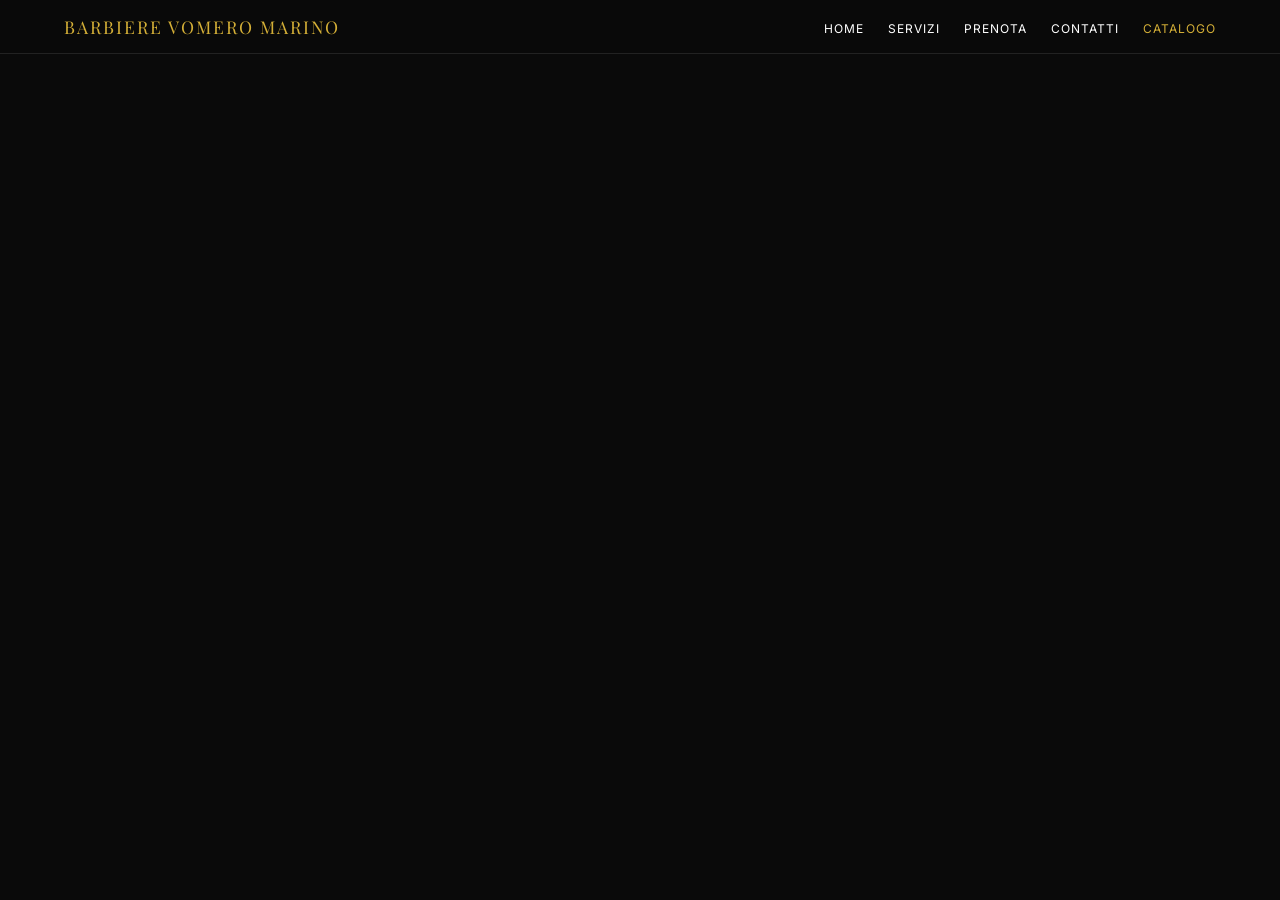
==== catalogo.html @ 9fca4926 "Update image sources to use direct URLs" ====
<!DOCTYPE html>
<html lang="it">
<head>
    <meta charset="UTF-8">
    <meta name="viewport" content="width=device-width, initial-scale=1.0">
    <title>Catalogo | Barbiere Vomero Marino</title>
    
    <link href="https://fonts.googleapis.com/css2?family=Playfair+Display:wght@700&family=Inter:wght@300;400;600&display=swap" rel="stylesheet">
    <link rel="stylesheet" href="style.css">
    <link href="https://unpkg.com/aos@2.3.1/dist/aos.css" rel="stylesheet">

    <style>
/* Questo codice rende la mappa di Google scura e coordinata col sito */
.map-container iframe {
    width: 100%;
    height: 100%;
    border: 0;
    filter: grayscale(1) invert(92%) contrast(83%); /* Effetto Dark Mode */
    border: 1px solid #222;
}

        .contact-grid {
            display: grid;
            grid-template-columns: 1fr 1fr;
            gap: 40px;
            margin-top: 40px;
        }

        .contact-info {
            text-align: left;
        }

        .info-card {
            background: var(--grigio);
            padding: 30px;
            border: 1px solid #222;
            margin-bottom: 20px;
            transition: 0.3s;
        }

        .info-card:hover {
            border-color: var(--oro);
        }

        .info-card h3 {
            color: var(--oro);
            font-size: 0.8rem;
            text-transform: uppercase;
            letter-spacing: 2px;
            margin-bottom: 15px;
        }

        .info-card p, .info-card a {
            color: white;
            text-decoration: none;
            font-size: 1.1rem;
            margin: 0;
            display: block;
        }

        .map-container {
            border: 1px solid #222;
            height: 100%;
            min-height: 400px;
        }

        iframe {
            width: 100%;
            height: 100%;
            border: 0;
            filter: grayscale(1) invert(1) contrast(1.2); /* Mappa scura per matchare il sito */
        }

        .social-links {
            margin-top: 20px;
            display: flex;
            gap: 15px;
        }

        .social-btn {
            background: #222;
            color: white;
            padding: 10px 20px;
            text-decoration: none;
            font-size: 0.8rem;
            text-transform: uppercase;
            transition: 0.3s;
        }

        .social-btn:hover {
            background: var(--oro);
            color: black;
        }

        @media (max-width: 850px) {
            .contact-grid {
                grid-template-columns: 1fr;
            }
            .map-container {
                height: 300px;
            }
        }
    </style>
</head>
<body>
    <header>
    <a href="index.html" class="logo">Barbiere Vomero <span style="font-weight:300">MARINO</span></a>
    <nav>
        <a href="index.html">Home</a>
        <a href="servizi.html">Servizi</a>
        <a href="prenota.html">Prenota</a>
        <a href="contatti.html">Contatti</a>
        <a href="catalogo.html" style="color:var(--oro)">Catalogo</a>
    </nav>
</header>
    <section class="tagli">
    <div class="cut">
        <div class="product-card" data-aos="fade-up">
            <div class="product-image">
                <img src="https://raw.githubusercontent.com/juggsxr/barbieremarinovomero/main/envy.jpeg" alt="Taglio professionale ad Envy">
            </div>
            <div class="product-info">
                <span class="price">€ 20,00</span>
            </div>
        </div>

        <div class="product-card" data-aos="fade-up" data-aos-delay="100">
            <div class="product-image">
                <img src="https://raw.githubusercontent.com/juggsxr/barbieremarinovomero/main/jlord.jpeg" alt="Taglio professionale a JLord">
            </div>
            <div class="product-info">
                <span class="price">€ 20,00</span>
            </div>
        </div>
    </div>
</section>
</body>
---- style.css ----
/* VARIABILI E RESET */
:root { 
    --oro: #d4af37; 
    --nero: #0a0a0a; 
    --grigio-card: #141414; 
    --testo: #ffffff; 
    --testo-opaco: #a0a0a0; 
}
* { 
    box-sizing: border-box; 
    scroll-behavior: smooth; 
}

body { 
    background: var(--nero); 
    color: var(--testo); 
    font-family: 'Inter', sans-serif; 
    margin: 0; 
    overflow-x: hidden; 
    padding-top: 70px; /* Spazio per l'header fisso */ 
}

/* HEADER FISSO */
header { 
    display: flex; 
    justify-content: space-between; 
    align-items: center; 
    padding: 15px 5%; 
    position: fixed; 
    width: 100%; 
    top: 0; 
    background: rgba(10, 10, 10, 0.98); 
    z-index: 1000; 
    border-bottom: 1px solid #222; 
}

.logo { 
    font-family: 'Playfair Display', serif; 
    color: var(--oro); 
    text-transform: uppercase; 
    letter-spacing: 2px; 
    text-decoration: none; 
    font-size: 1.1rem; 
}

nav a { 
    color: white; 
    text-decoration: none; 
    margin-left: 20px; 
    font-size: 12px; 
    text-transform: uppercase; 
    transition: 0.3s; 
    letter-spacing: 1px; 
}

nav a:hover { 
    color: var(--oro); 
}

/* SEZIONI E TITOLI */
section { 
    padding: 100px 10%; 
    text-align: center; 
}

h2 { 
    font-family: 'Playfair Display', serif; 
    font-size: clamp(2rem, 5vw, 3.5rem); 
    margin-bottom: 40px; 
}

.sub { 
    color: var(--oro); 
    text-transform: uppercase; 
    letter-spacing: 3px; 
    font-size: 0.8rem; 
    margin-bottom: 10px; 
    display: block;
}

/* HERO SECTION */
.hero { 
    height: 90vh; 
    display: flex; 
    flex-direction: column; 
    justify-content: center; 
    align-items: center; 
    margin-top: -70px; 
    text-align: center;
}

.hero h1 { 
    font-family: 'Playfair Display', serif; 
    font-size: clamp(2.5rem, 8vw, 5rem); 
    line-height: 1.1; 
    margin: 20px 0; 
}

/* BOTTONI */
.btn { 
    background: var(--oro); 
    color: black; 
    padding: 18px 45px; 
    text-decoration: none; 
    font-weight: bold; 
    transition: 0.4s; 
    display: inline-block; 
    margin-top: 20px; 
    text-transform: uppercase;
    font-size: 0.9rem;
    border: 1px solid var(--oro);
}

.btn:hover { 
    background: transparent; 
    color: var(--oro); 
    transform: scale(1.05); 
}

/* SERVIZI - LISTINO */
.service-list { 
    max-width: 800px; 
    margin: 0 auto; 
}

.service-item { 
    display: flex; 
    justify-content: space-between; 
    align-items: center; 
    padding: 20px 0; 
    border-bottom: 1px solid #222; 
    text-align: left;
}

.price { 
    color: var(--oro); 
    font-weight: bold; 
    font-size: 1.3rem; 
    margin-left: 20px;
}

/* GRID TESTIMONIANZE E PERCHÉ SCEGLIERCI */
.grid-container {
    display: grid;
    grid-template-columns: repeat(auto-fit, minmax(280px, 1fr));
    gap: 25px;
    margin-top: 40px;
}

.card {
    background: var(--grigio-card);
    padding: 35px;
    border: 1px solid #222;
    text-align: left;
    transition: 0.3s;
}

.card:hover {
    border-color: var(--oro);
}

.card h3 {
    font-family: 'Playfair Display', serif;
    margin-top: 0;
}

.stars {
    color: var(--oro);
    margin-bottom: 15px;
}

/* SHOP */
.shop-grid { 
    display: grid; 
    grid-template-columns: repeat(auto-fit, minmax(250px, 1fr)); 
    gap: 30px; 
}

.product-card { 
    background: var(--grigio-card); 
    padding: 20px; 
    border: 1px solid #222; 
}

.product-card img { 
    width: 100%; 
    height: 250px; 
    object-fit: cover; 
    margin-bottom: 15px;
}

/* CONTATTI - LAYOUT A DUE COLONNE */
.contact-container {
    display: grid;
    grid-template-columns: 1fr 1fr;
    gap: 50px;
    text-align: left;
}

.info-item {
    background: var(--grigio-card);
    padding: 20px;
    margin-bottom: 15px;
    border-left: 3px solid var(--oro);
}

/* FOOTER */
footer { 
    padding: 60px 10%; 
    border-top: 1px solid #222; 
    font-size: 0.8rem; 
    color: var(--testo-opaco); 
    background: #050505; 
}

.footer-content {
    display: flex;
    justify-content: space-between;
    align-items: center;
}

/* RESPONSIVE PER CELLULARI */
@media (max-width: 768px) {
    header { padding: 15px 20px; }
    nav a { margin-left: 10px; font-size: 10px; }
    section { padding: 60px 5%; }
    .contact-container { grid-template-columns: 1fr; }
    .footer-content { flex-direction: column; gap: 20px; text-align: center; }
}
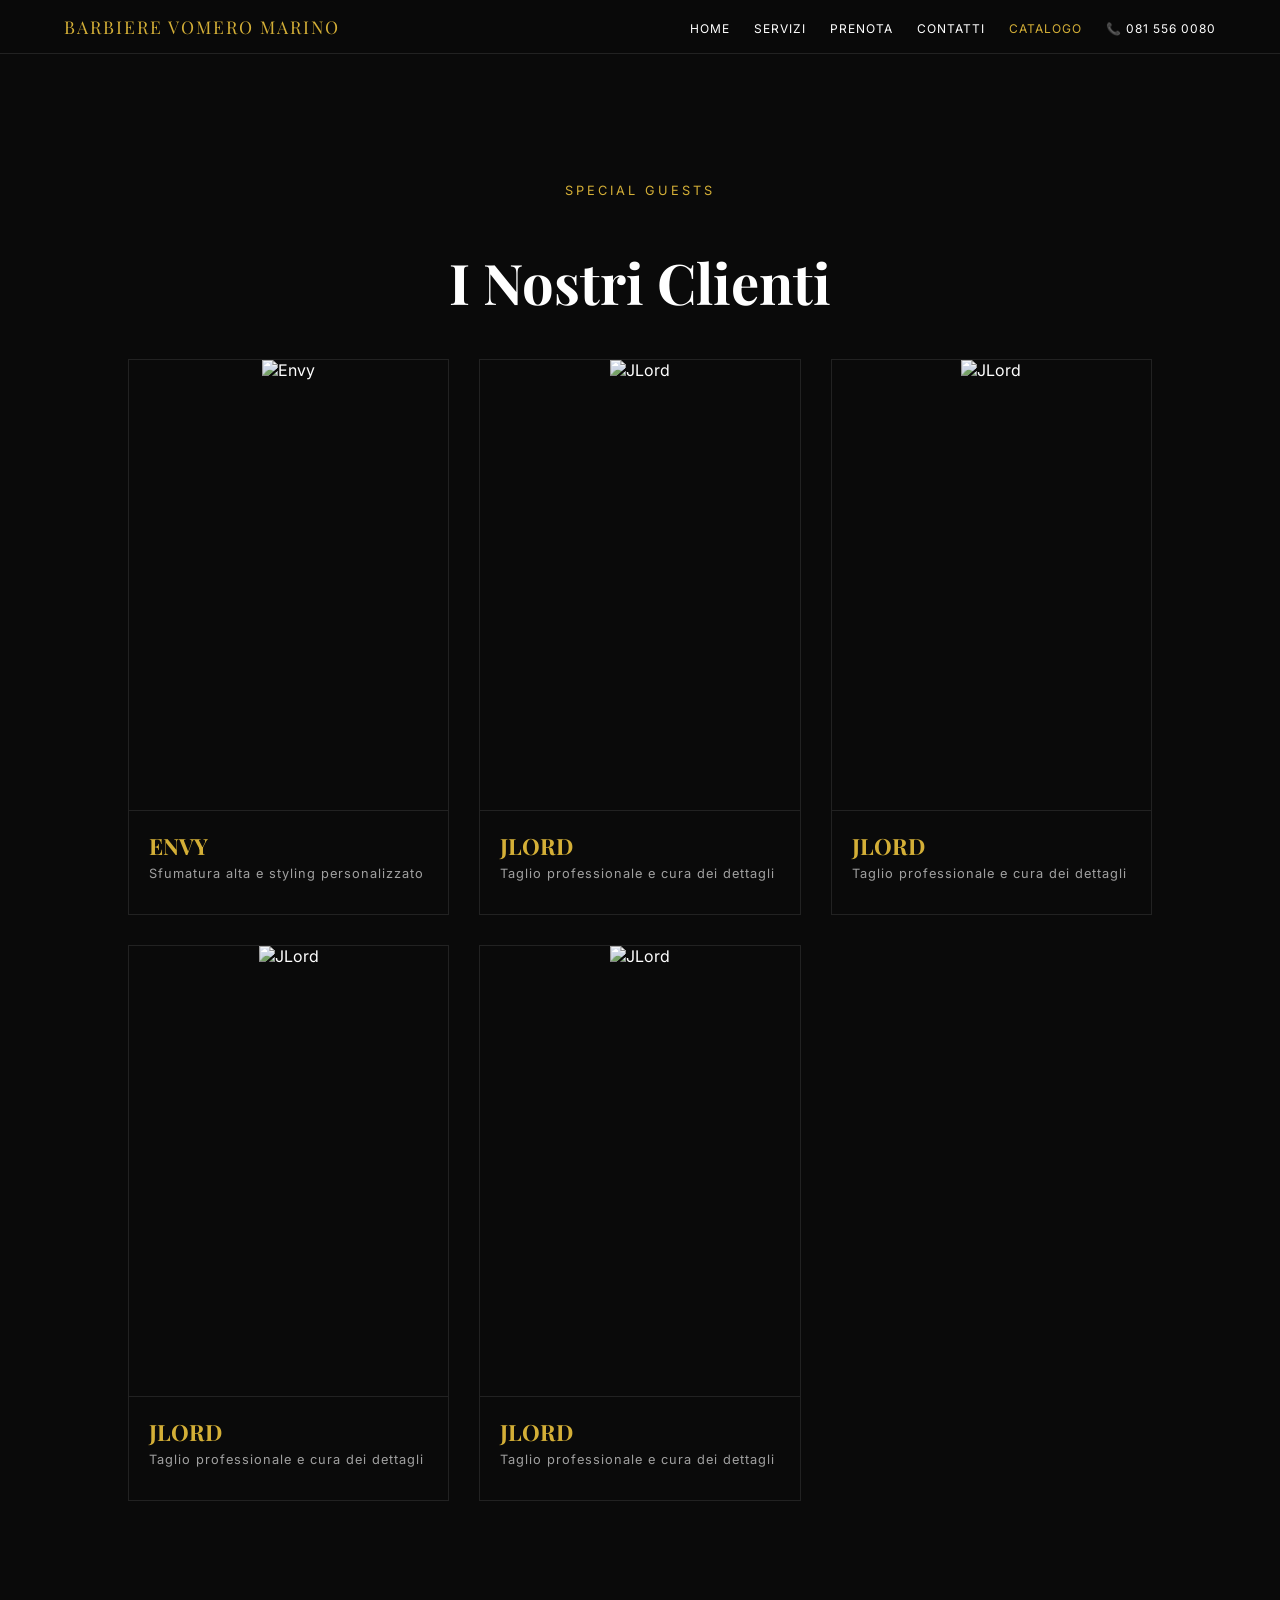
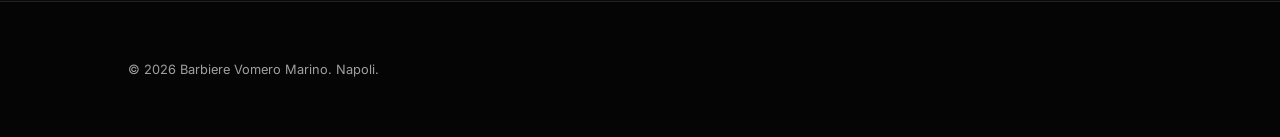
==== commit b625f90c: "Update catalogo.html" ====
--- a/catalogo.html
+++ b/catalogo.html
@@ -3,107 +3,79 @@
 <head>
     <meta charset="UTF-8">
     <meta name="viewport" content="width=device-width, initial-scale=1.0">
-    <title>Catalogo | Barbiere Vomero Marino</title>
+    <title>Catalogo Clienti | Barbiere Vomero Marino</title>
     
     <link href="https://fonts.googleapis.com/css2?family=Playfair+Display:wght@700&family=Inter:wght@300;400;600&display=swap" rel="stylesheet">
     <link rel="stylesheet" href="style.css">
     <link href="https://unpkg.com/aos@2.3.1/dist/aos.css" rel="stylesheet">
 
     <style>
-/* Questo codice rende la mappa di Google scura e coordinata col sito */
-.map-container iframe {
-    width: 100%;
-    height: 100%;
-    border: 0;
-    filter: grayscale(1) invert(92%) contrast(83%); /* Effetto Dark Mode */
-    border: 1px solid #222;
-}
-
-        .contact-grid {
+        /* Griglia specifica per il Catalogo */
+        .catalogo-grid {
             display: grid;
-            grid-template-columns: 1fr 1fr;
-            gap: 40px;
+            grid-template-columns: repeat(auto-fit, minmax(300px, 1fr));
+            gap: 30px;
             margin-top: 40px;
         }
 
-        .contact-info {
-            text-align: left;
+        .guest-card {
+            background: var(--grigio);
+            border: 1px solid #222;
+            overflow: hidden;
+            transition: 0.4s;
+            position: relative;
         }
 
-        .info-card {
-            background: var(--grigio);
-            padding: 30px;
-            border: 1px solid #222;
-            margin-bottom: 20px;
-            transition: 0.3s;
+        .guest-card:hover {
+            border-color: var(--oro);
+            transform: translateY(-10px);
         }
 
-        .info-card:hover {
-            border-color: var(--oro);
+        .guest-image {
+            width: 100%;
+            height: 450px; /* Altezza fissa per un look editoriale */
+            overflow: hidden;
         }
 
-        .info-card h3 {
-            color: var(--oro);
-            font-size: 0.8rem;
-            text-transform: uppercase;
-            letter-spacing: 2px;
-            margin-bottom: 15px;
+        .guest-image img {
+            width: 100%;
+            height: 100%;
+            object-fit: cover; /* Taglia l'immagine senza distorcerla */
+            filter: grayscale(0.5);
+            transition: 0.5s;
         }
 
-        .info-card p, .info-card a {
-            color: white;
-            text-decoration: none;
-            font-size: 1.1rem;
-            margin: 0;
-            display: block;
+        .guest-card:hover img {
+            filter: grayscale(0);
+            scale: 1.05;
         }
 
-        .map-container {
-            border: 1px solid #222;
-            height: 100%;
-            min-height: 400px;
+        .guest-info {
+            padding: 20px;
+            text-align: left;
+            background: #0a0a0a;
+            border-top: 1px solid #222;
         }
 
-        iframe {
-            width: 100%;
-            height: 100%;
-            border: 0;
-            filter: grayscale(1) invert(1) contrast(1.2); /* Mappa scura per matchare il sito */
+        .guest-name {
+            font-family: 'Playfair Display', serif;
+            font-size: 1.4rem;
+            color: var(--oro);
+            margin: 0;
+            text-transform: uppercase;
         }
 
-        .social-links {
-            margin-top: 20px;
-            display: flex;
-            gap: 15px;
-        }
-
-        .social-btn {
-            background: #222;
-            color: white;
-            padding: 10px 20px;
-            text-decoration: none;
+        .guest-desc {
+            color: var(--testo-opaco);
             font-size: 0.8rem;
-            text-transform: uppercase;
-            transition: 0.3s;
-        }
-
-        .social-btn:hover {
-            background: var(--oro);
-            color: black;
-        }
-
-        @media (max-width: 850px) {
-            .contact-grid {
-                grid-template-columns: 1fr;
-            }
-            .map-container {
-                height: 300px;
-            }
+            margin-top: 5px;
+            letter-spacing: 1px;
         }
     </style>
 </head>
 <body>
-    <header>
+
+<header>
     <a href="index.html" class="logo">Barbiere Vomero <span style="font-weight:300">MARINO</span></a>
     <nav>
         <a href="index.html">Home</a>
@@ -111,27 +83,79 @@
         <a href="prenota.html">Prenota</a>
         <a href="contatti.html">Contatti</a>
         <a href="catalogo.html" style="color:var(--oro)">Catalogo</a>
+        <a href="tel:+390815560080" class="nav-phone">📞 081 556 0080</a>
     </nav>
 </header>
-    <section class="tagli">
-    <div class="cut">
-        <div class="product-card" data-aos="fade-up">
-            <div class="product-image">
-                <img src="https://raw.githubusercontent.com/juggsxr/barbieremarinovomero/main/envy.jpeg" alt="Taglio professionale ad Envy">
+
+<section>
+    <div data-aos="fade-down">
+        <p class="sub">Special Guests</p>
+        <h2>I Nostri Clienti</h2>
+    </div>
+
+    <div class="catalogo-grid">
+        
+        <div class="guest-card" data-aos="fade-up">
+            <div class="guest-image">
+                <img src="https://raw.githubusercontent.com/juggsxr/barbieremarinovomero/main/envy.jpeg" alt="Envy">
             </div>
-            <div class="product-info">
-                <span class="price">€ 20,00</span>
+            <div class="guest-info">
+                <h3 class="guest-name">Envy</h3>
+                <p class="guest-desc">Sfumatura alta e styling personalizzato</p>
             </div>
         </div>
 
-        <div class="product-card" data-aos="fade-up" data-aos-delay="100">
-            <div class="product-image">
-                <img src="https://raw.githubusercontent.com/juggsxr/barbieremarinovomero/main/jlord.jpeg" alt="Taglio professionale a JLord">
+        <div class="guest-card" data-aos="fade-up" data-aos-delay="100">
+            <div class="guest-image">
+                <img src="https://raw.githubusercontent.com/juggsxr/barbieremarinovomero/main/jlord.jpeg" alt="JLord">
             </div>
-            <div class="product-info">
-                <span class="price">€ 20,00</span>
+            <div class="guest-info">
+                <h3 class="guest-name">JLord</h3>
+                <p class="guest-desc">Taglio professionale e cura dei dettagli</p>
             </div>
         </div>
+
+        <div class="guest-card" data-aos="fade-up" data-aos-delay="100">
+            <div class="guest-image">
+                <img src="https://raw.githubusercontent.com/juggsxr/barbieremarinovomero/main/jlord.jpeg" alt="JLord">
+            </div>
+            <div class="guest-info">
+                <h3 class="guest-name">JLord</h3>
+                <p class="guest-desc">Taglio professionale e cura dei dettagli</p>
+            </div>
+        </div>
+
+        <div class="guest-card" data-aos="fade-up" data-aos-delay="100">
+            <div class="guest-image">
+                <img src="https://raw.githubusercontent.com/juggsxr/barbieremarinovomero/main/jlord.jpeg" alt="JLord">
+            </div>
+            <div class="guest-info">
+                <h3 class="guest-name">JLord</h3>
+                <p class="guest-desc">Taglio professionale e cura dei dettagli</p>
+            </div>
+        </div>
+
+        <div class="guest-card" data-aos="fade-up" data-aos-delay="100">
+            <div class="guest-image">
+                <img src="https://raw.githubusercontent.com/juggsxr/barbieremarinovomero/main/jlord.jpeg" alt="JLord">
+            </div>
+            <div class="guest-info">
+                <h3 class="guest-name">JLord</h3>
+                <p class="guest-desc">Taglio professionale e cura dei dettagli</p>
+            </div>
+        </div>
+
+        </div>
+</section>
+
+<footer>
+    <div style="display:flex; justify-content: space-between; align-items: center;">
+        <span>© 2026 Barbiere Vomero Marino. Napoli.</span>
     </div>
-</section>
+</footer>
+
+<script src="https://unpkg.com/aos@2.3.1/dist/aos.js"></script>
+<script>AOS.init({ duration: 1000, once: true });</script>
+
 </body>
+</html>
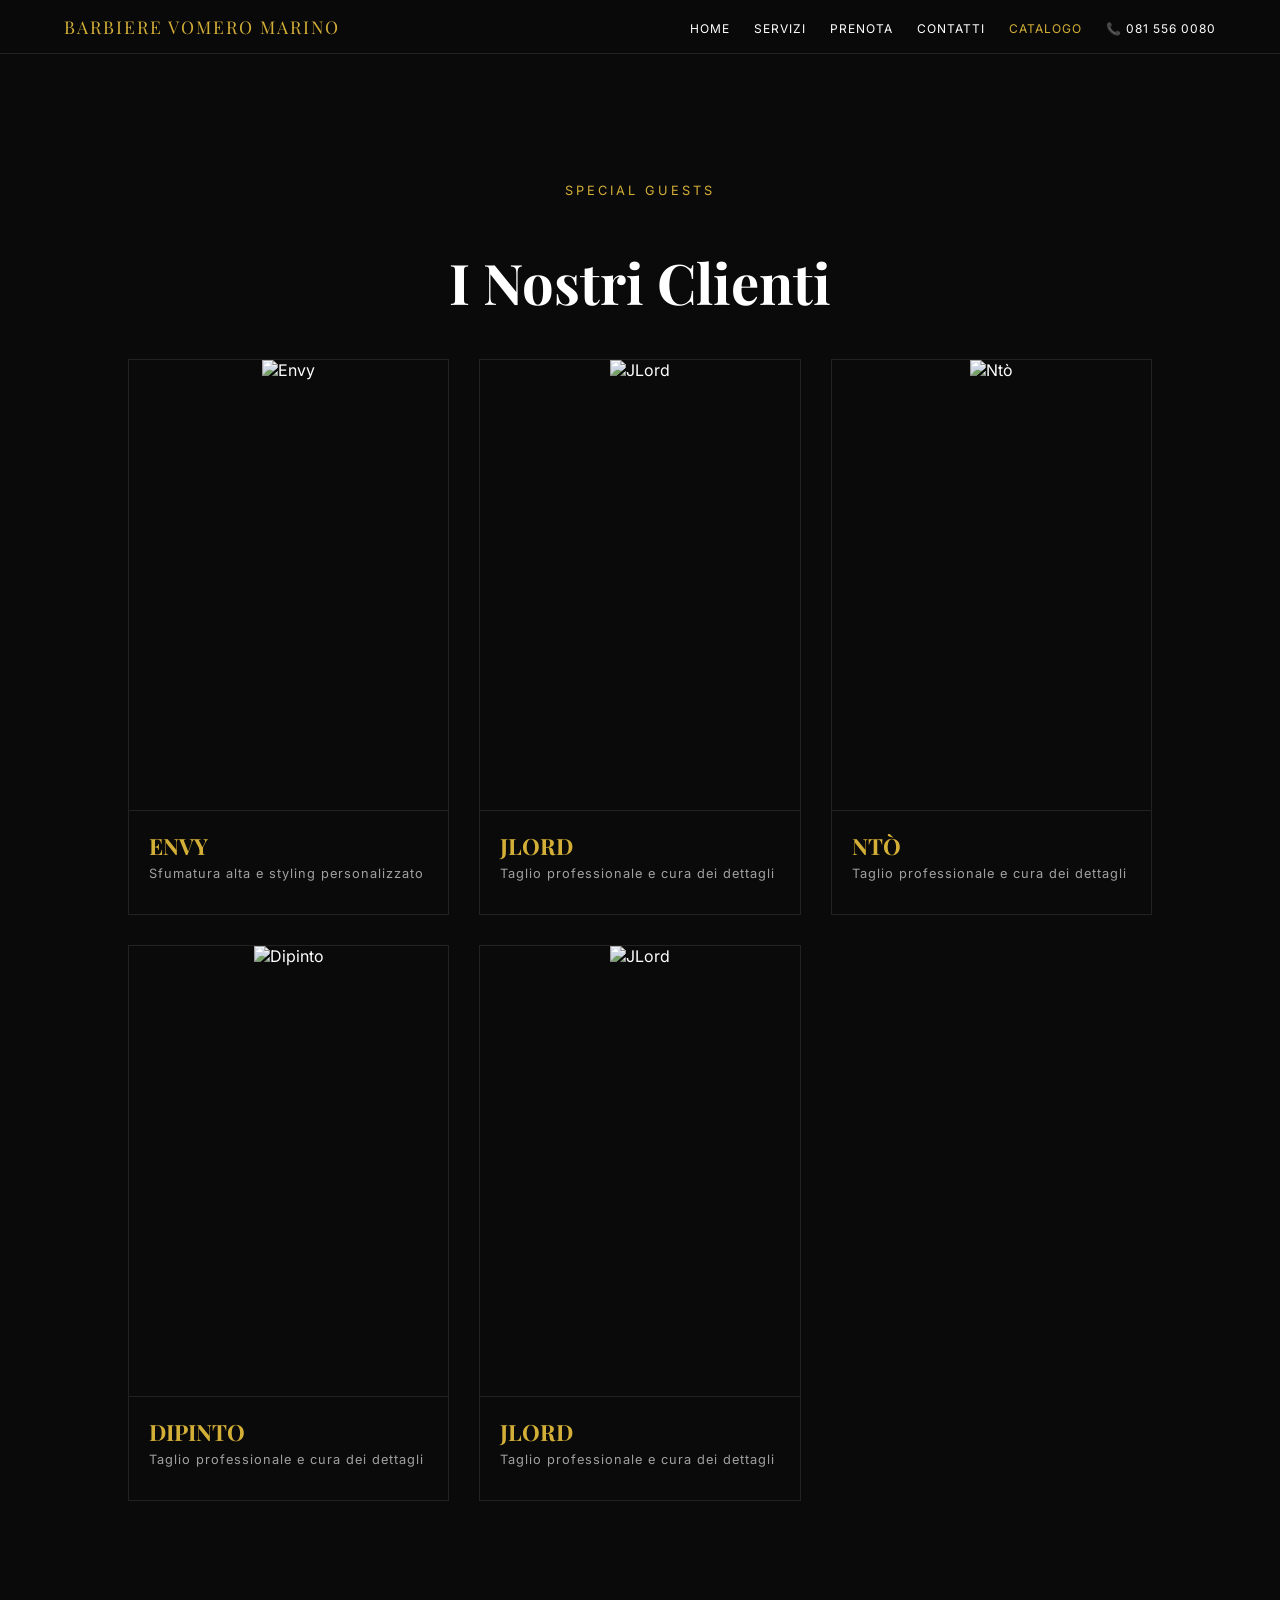
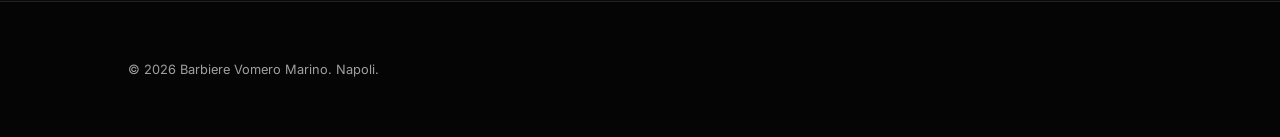
==== commit 807ba7e2: "Update guest image alt text in catalogo.html" ====
--- a/catalogo.html
+++ b/catalogo.html
@@ -117,20 +117,20 @@
 
         <div class="guest-card" data-aos="fade-up" data-aos-delay="100">
             <div class="guest-image">
-                <img src="https://raw.githubusercontent.com/juggsxr/barbieremarinovomero/main/jlord.jpeg" alt="JLord">
+                <img src="https://raw.githubusercontent.com/juggsxr/barbieremarinovomero/main/nto.jpeg" alt="Ntò">
             </div>
             <div class="guest-info">
-                <h3 class="guest-name">JLord</h3>
+                <h3 class="guest-name">Ntò</h3>
                 <p class="guest-desc">Taglio professionale e cura dei dettagli</p>
             </div>
         </div>
 
         <div class="guest-card" data-aos="fade-up" data-aos-delay="100">
             <div class="guest-image">
-                <img src="https://raw.githubusercontent.com/juggsxr/barbieremarinovomero/main/jlord.jpeg" alt="JLord">
+                <img src="https://raw.githubusercontent.com/juggsxr/barbieremarinovomero/main/dipinto.jpeg" alt="Dipinto">
             </div>
             <div class="guest-info">
-                <h3 class="guest-name">JLord</h3>
+                <h3 class="guest-name">Dipinto</h3>
                 <p class="guest-desc">Taglio professionale e cura dei dettagli</p>
             </div>
         </div>
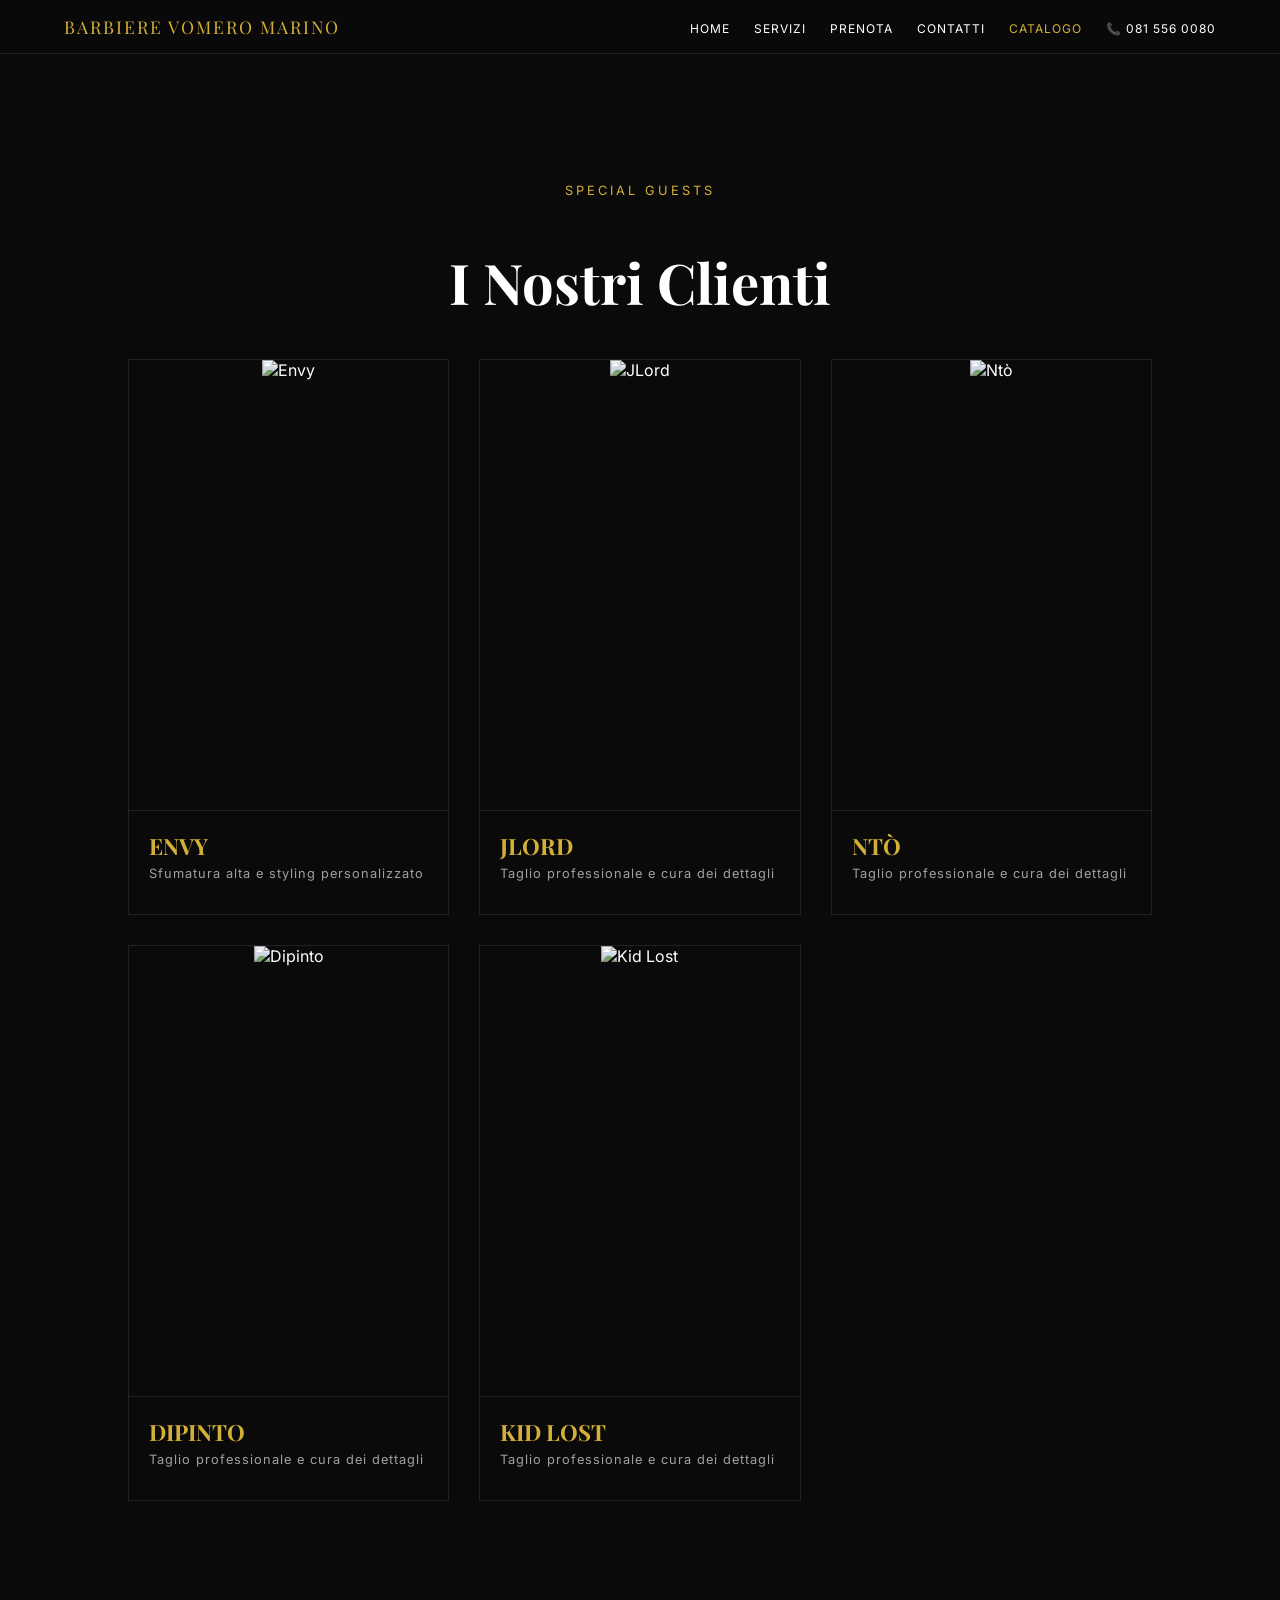
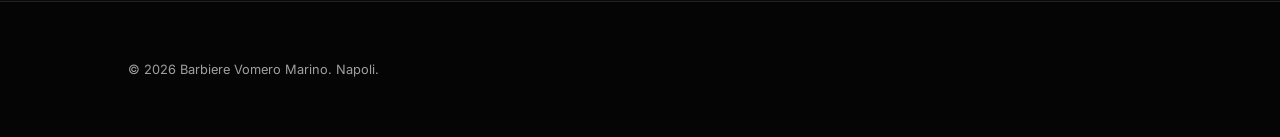
==== commit ec9eb0eb: "Update catalogo.html" ====
--- a/catalogo.html
+++ b/catalogo.html
@@ -137,10 +137,10 @@
 
         <div class="guest-card" data-aos="fade-up" data-aos-delay="100">
             <div class="guest-image">
-                <img src="https://raw.githubusercontent.com/juggsxr/barbieremarinovomero/main/jlord.jpeg" alt="JLord">
+                <img src="https://raw.githubusercontent.com/juggsxr/barbieremarinovomero/main/bambino smarrito.jpeg" alt="Kid Lost">
             </div>
             <div class="guest-info">
-                <h3 class="guest-name">JLord</h3>
+                <h3 class="guest-name">Kid Lost</h3>
                 <p class="guest-desc">Taglio professionale e cura dei dettagli</p>
             </div>
         </div>
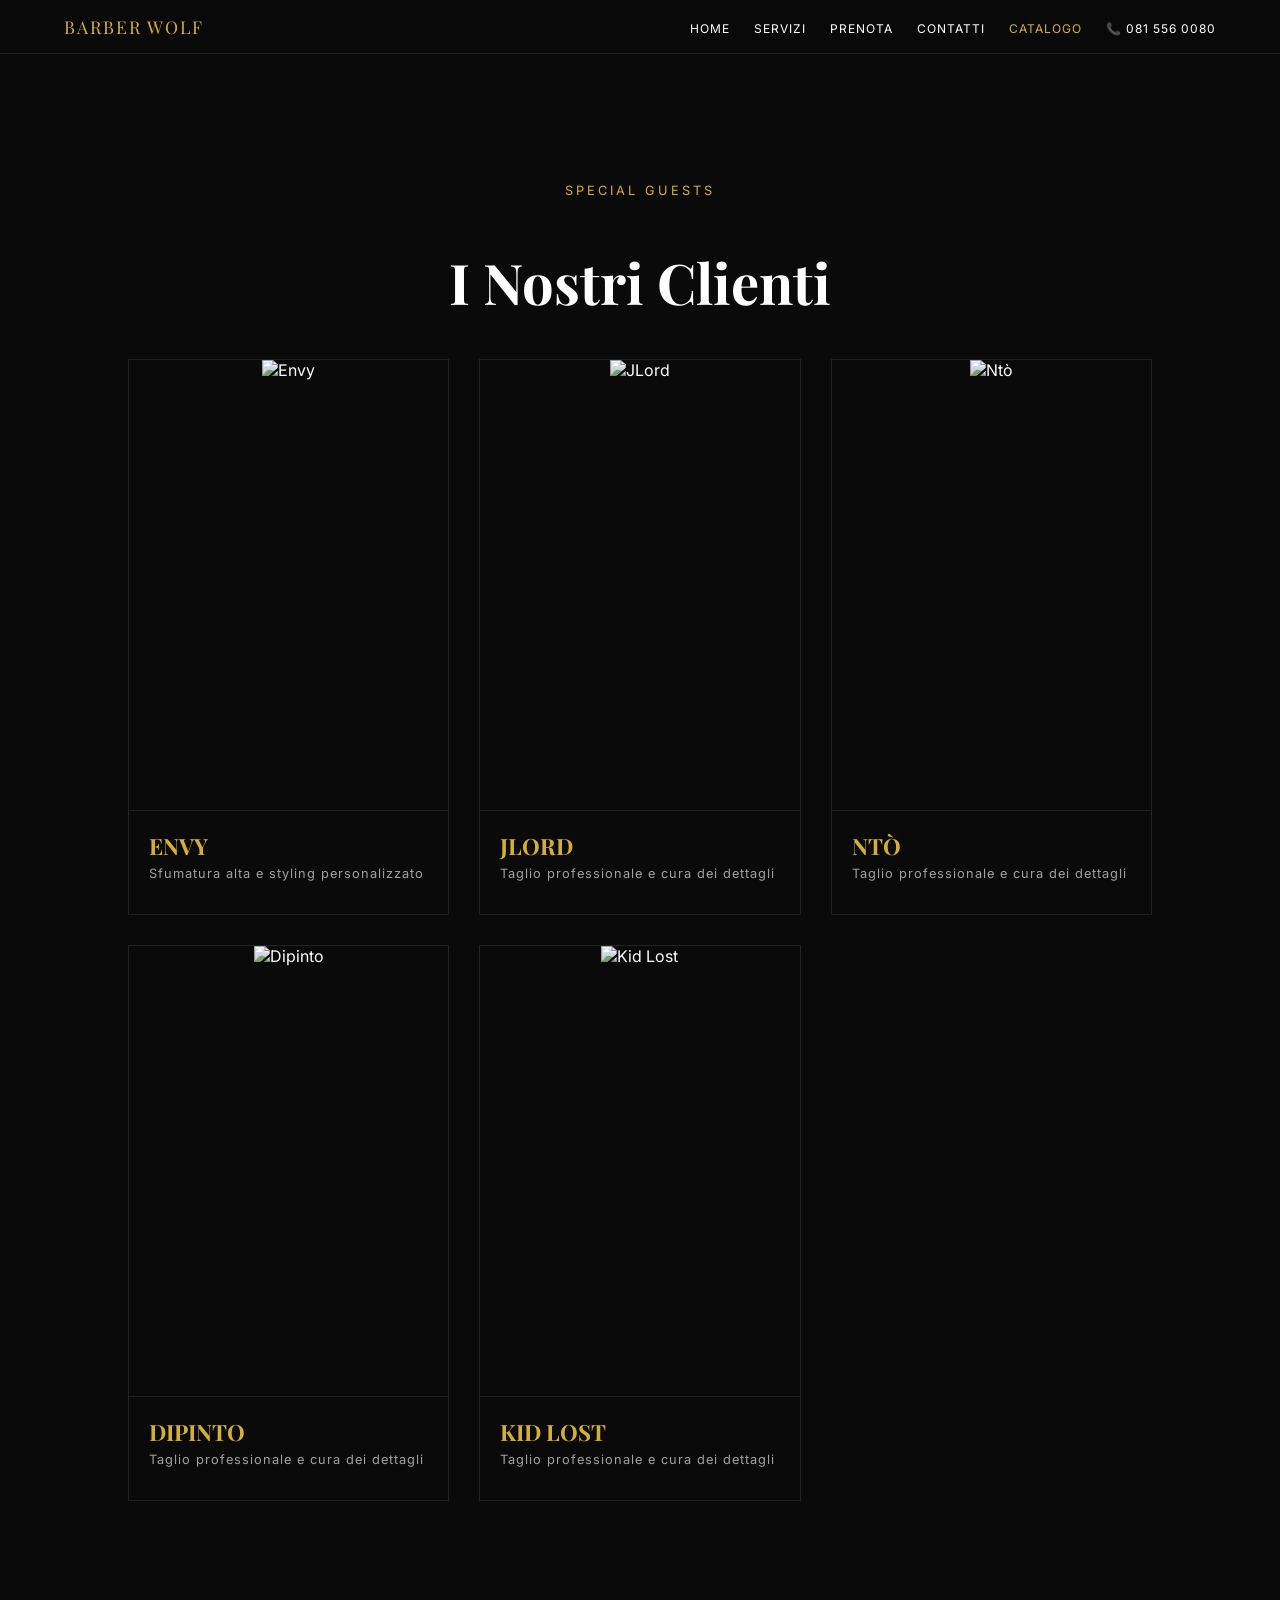
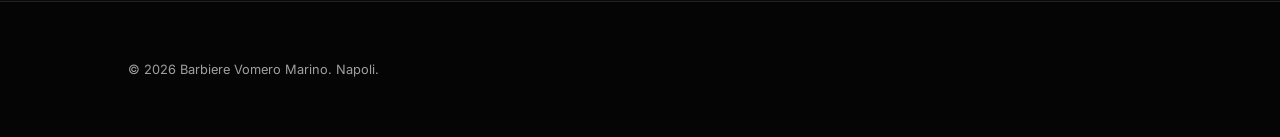
==== commit f4297d5e: "Update title and logo to 'Barber Wolf'" ====
--- a/catalogo.html
+++ b/catalogo.html
@@ -3,7 +3,7 @@
 <head>
     <meta charset="UTF-8">
     <meta name="viewport" content="width=device-width, initial-scale=1.0">
-    <title>Catalogo Clienti | Barbiere Vomero Marino</title>
+    <title>Catalogo Clienti | Barber Wolf</title>
     
     <link href="https://fonts.googleapis.com/css2?family=Playfair+Display:wght@700&family=Inter:wght@300;400;600&display=swap" rel="stylesheet">
     <link rel="stylesheet" href="style.css">
@@ -76,7 +76,7 @@
 <body>
 
 <header>
-    <a href="index.html" class="logo">Barbiere Vomero <span style="font-weight:300">MARINO</span></a>
+    <a href="index.html" class="logo">Barber Wolf <span style="font-weight:300"></span></a>
     <nav>
         <a href="index.html">Home</a>
         <a href="servizi.html">Servizi</a>
@@ -137,7 +137,7 @@
 
         <div class="guest-card" data-aos="fade-up" data-aos-delay="100">
             <div class="guest-image">
-                <img src="https://raw.githubusercontent.com/juggsxr/barbieremarinovomero/main/bambino smarrito.jpeg" alt="Kid Lost">
+                <img src="https://raw.githubusercontent.com/juggsxr/barbieremarinovomero/main/kidlost.jpeg" alt="Kid Lost">
             </div>
             <div class="guest-info">
                 <h3 class="guest-name">Kid Lost</h3>
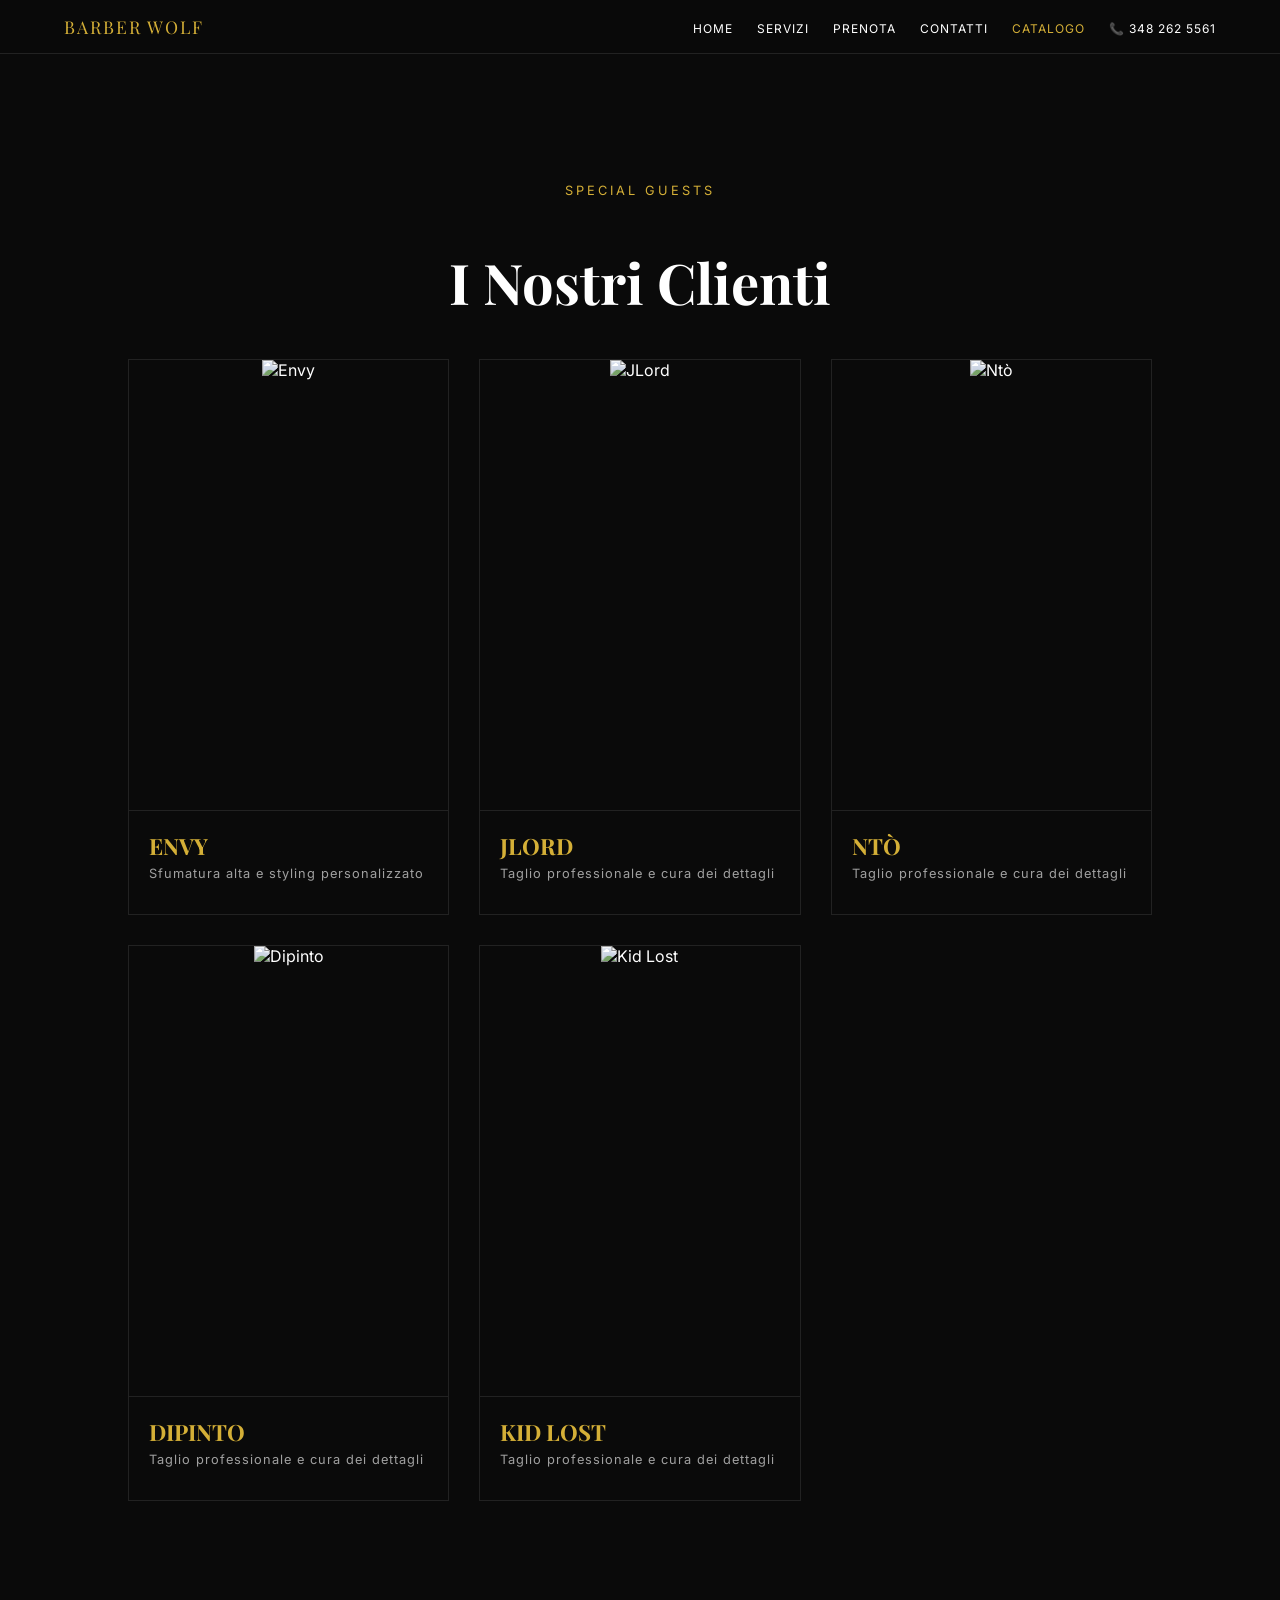
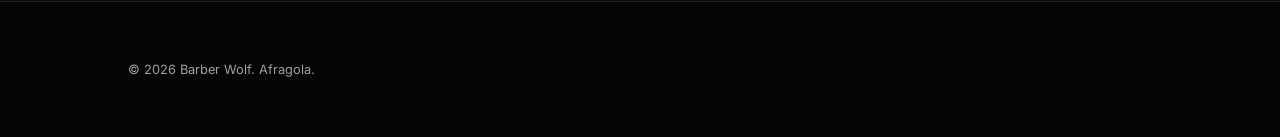
==== commit 3d18d1f8: "Update catalogo.html" ====
--- a/catalogo.html
+++ b/catalogo.html
@@ -83,7 +83,7 @@
         <a href="prenota.html">Prenota</a>
         <a href="contatti.html">Contatti</a>
         <a href="catalogo.html" style="color:var(--oro)">Catalogo</a>
-        <a href="tel:+390815560080" class="nav-phone">📞 081 556 0080</a>
+        <a href="tel:+393482625561" class="nav-phone">📞 348 262 5561</a>
     </nav>
 </header>
 
@@ -150,7 +150,7 @@
 
 <footer>
     <div style="display:flex; justify-content: space-between; align-items: center;">
-        <span>© 2026 Barbiere Vomero Marino. Napoli.</span>
+        <span>© 2026 Barber Wolf. Afragola.</span>
     </div>
 </footer>
 
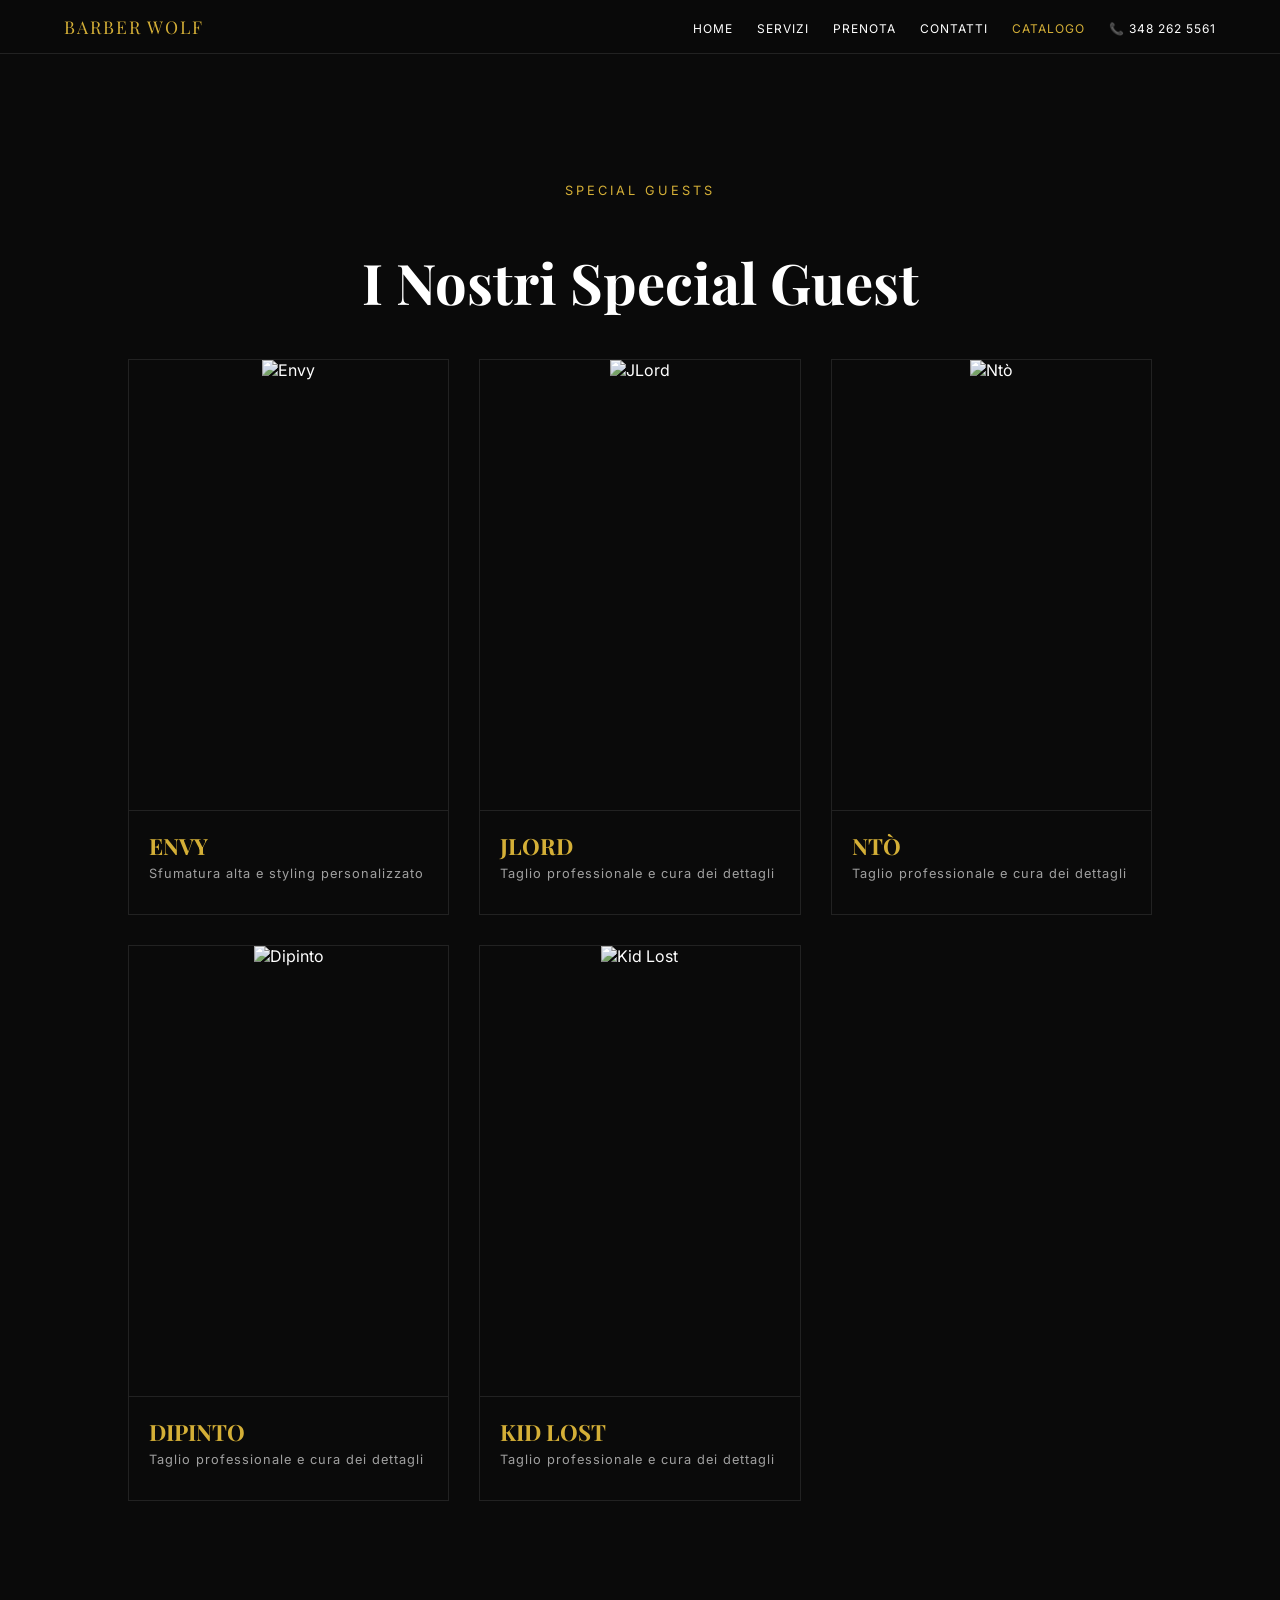
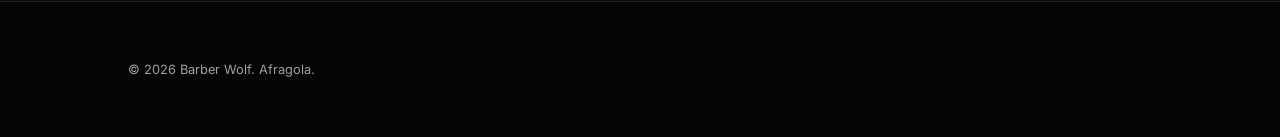
==== commit 23bc31f7: "Update catalogo.html" ====
--- a/catalogo.html
+++ b/catalogo.html
@@ -90,7 +90,7 @@
 <section>
     <div data-aos="fade-down">
         <p class="sub">Special Guests</p>
-        <h2>I Nostri Clienti</h2>
+        <h2>I Nostri Special Guest</h2>
     </div>
 
     <div class="catalogo-grid">
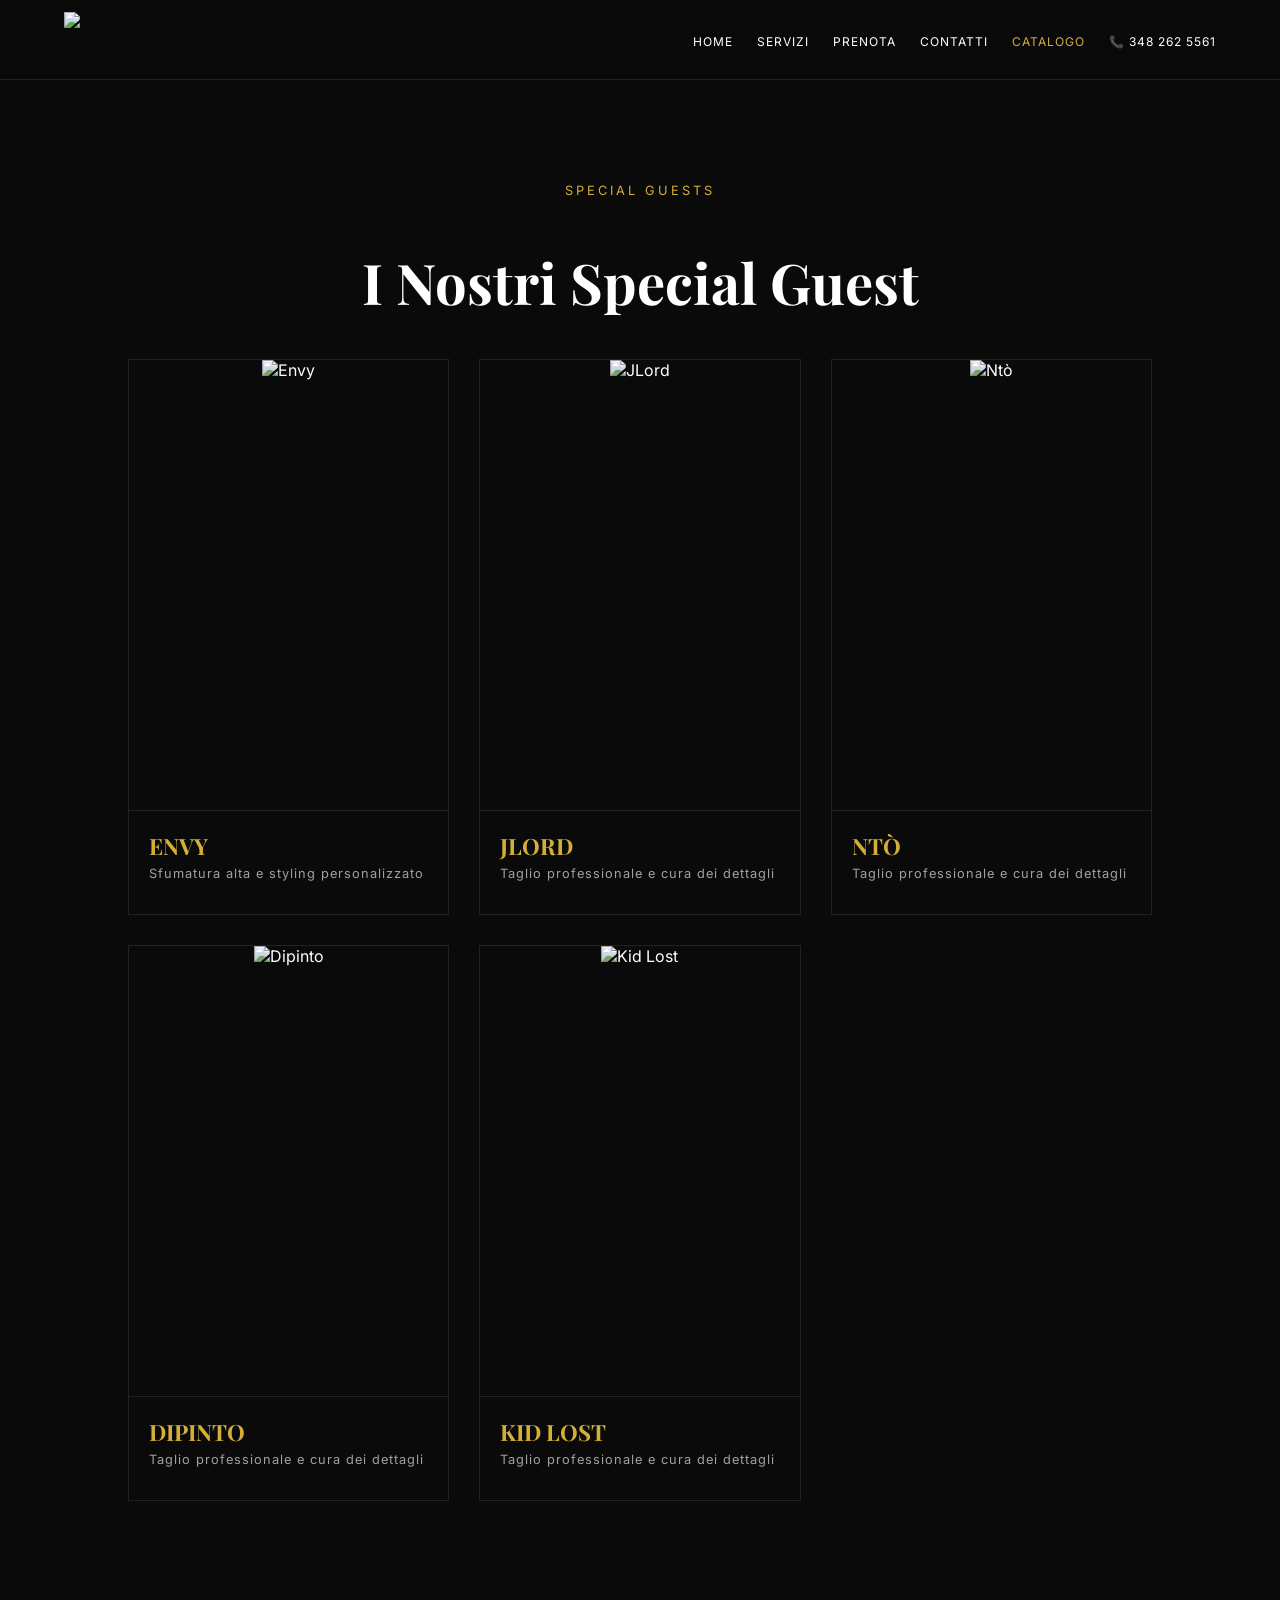
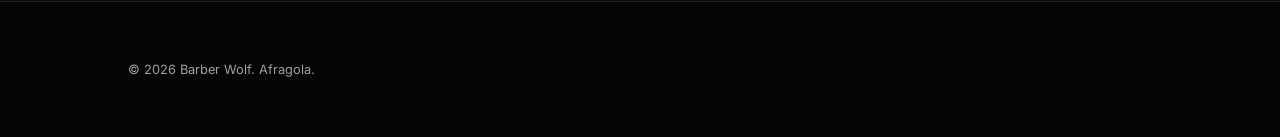
==== commit 95f53b04: "Update catalogo.html" ====
--- a/catalogo.html
+++ b/catalogo.html
@@ -76,7 +76,9 @@
 <body>
 
 <header>
-    <a href="index.html" class="logo">Barber Wolf <span style="font-weight:300"></span></a>
+<a href="index.html" class="logo-container">
+    <img src="logowolf.png" class="logo-img">
+</a>
     <nav>
         <a href="index.html">Home</a>
         <a href="servizi.html">Servizi</a>
--- a/style.css
+++ b/style.css
@@ -41,6 +41,31 @@
     letter-spacing: 2px; 
     text-decoration: none; 
     font-size: 1.1rem; 
+}
+
+/* Stile per il Logo Immagine */
+.logo-container {
+    display: flex;
+    align-items: center;
+    text-decoration: none;
+}
+
+.logo-img {
+    height: 55px; /* Questa è l'altezza ideale per la navbar */
+    width: auto;  /* Mantiene le proporzioni originali */
+    transition: transform 0.3s ease;
+}
+
+.logo-img:hover {
+    transform: scale(1.05); /* Effetto leggero quando ci passi sopra */
+}
+
+/* Sistema l'altezza dell'header se il logo tocca i bordi */
+header {
+    padding: 10px 5%; 
+    height: 80px;
+    display: flex;
+    align-items: center;
 }
 
 nav a { 
@@ -203,7 +228,20 @@
     margin-bottom: 15px;
     border-left: 3px solid var(--oro);
 }
-
+/* CATALAGO - VISUALIZZAZIONE FOTO */
+.cut {
+    display: grid;
+    grid-template-columns: repeat(auto-fit, minmax(250px, 1fr));
+    gap: 20px;
+    padding: 40px;
+}
+
+.product-image img {
+    width: 100%;       /* Fa sì che la foto occupi tutta la card */
+    height: 300px;     /* Altezza fissa per uniformità */
+    object-fit: cover; /* Ritaglia la foto senza deformarla */
+    display: block;
+}
 /* FOOTER */
 footer { 
     padding: 60px 10%; 
